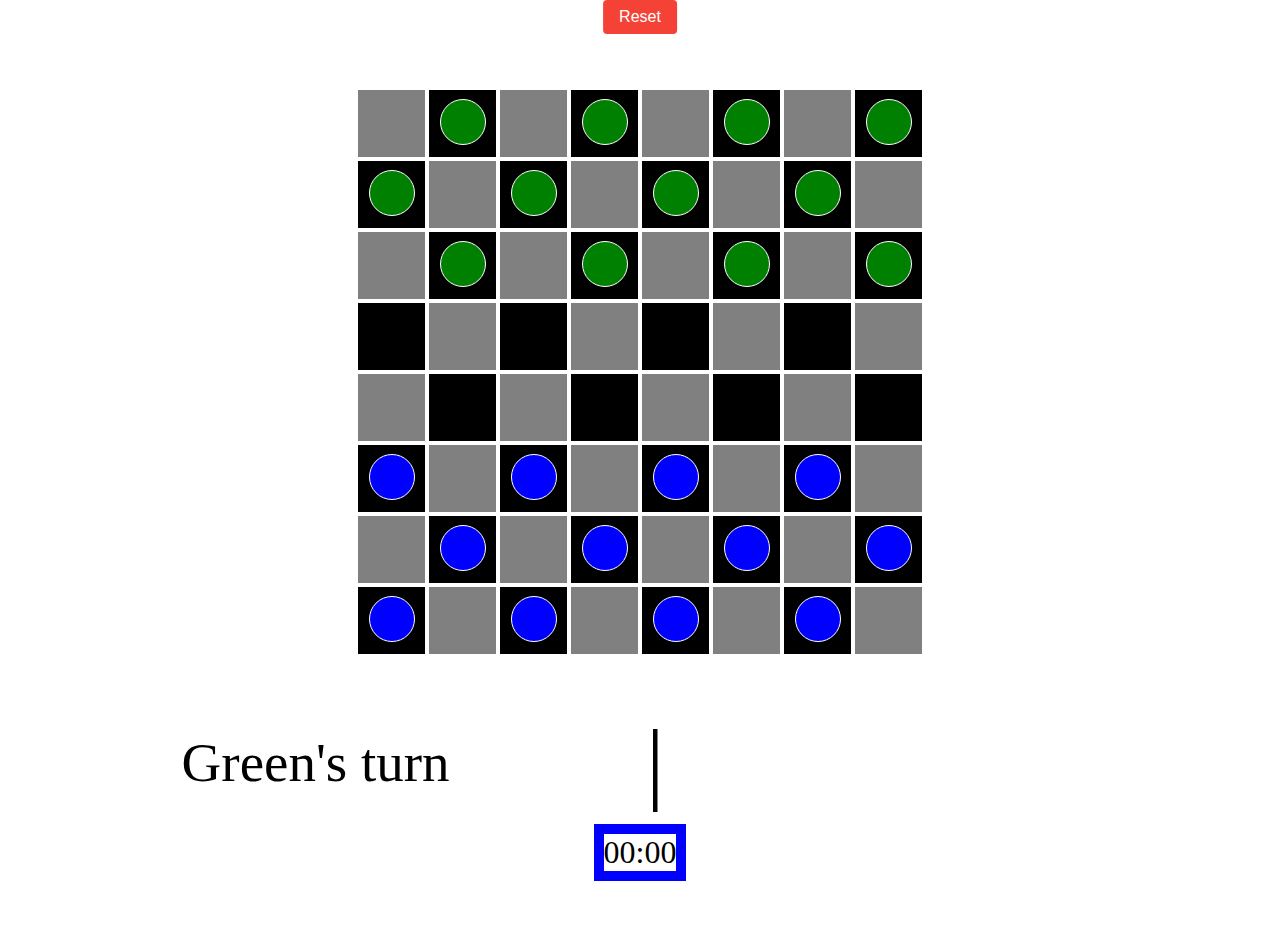
==== allFiles/index.html @ b981814a "all files done" ====
<!DOCTYPE html>
<html lang="en">
<head>
    <meta charset="UTF-8">
    <meta name="viewport" content="width=device-width, initial-scale=1.0">
    <link rel="stylesheet" type="text/css" href="style.css"/>
    <script defer src="game.js"></script>
    <button type="button" onClick="Reset()" class="my-button">Reset</button>
    <title>Checkers</title>
</head>
<body>
    <main>
        <table>
            <tr>
                <td class="noPiece"></td>
                <td><p class="green-piece" id="0"></p></td>
                <td class="noPiece"></td>
                <td><p class="green-piece" id="1"></p></td>
                <td class="noPiece"></td>
                <td><p class="green-piece" id="2"></p></td>
                <td class="noPiece"></td>
                <td><p class="green-piece" id="3"></p></td>
            </tr>
            <tr>
                <td><p class="green-piece" id="4"></p></td>
                <td class="noPiece"></td>
                <td><p class="green-piece" id="5"></p></td>
                <td class="noPiece"></td>
                <td><p class="green-piece" id="6"></p></td>
                <td class="noPiece"></td>
                <td><p class="green-piece" id="7"></p></td>
                <td class="noPiece"></td>
            </tr>
            <tr>
                <td class="noPiece"></td>
                <td><p class="green-piece" id="8"></p></td>
                <td class="noPiece"></td>
                <td><p class="green-piece" id="9"></p></td>
                <td class="noPiece"></td>
                <td><p class="green-piece" id="10"></p></td>
                <td class="noPiece"></td>
                <td><p class="green-piece" id="11"></p></td>
            </tr>
            <tr>
                <td></td>
                <td class="noPiece"></td>
                <td></td>
                <td class="noPiece"></td>
                <td></td>
                <td class="noPiece"></td>
                <td></td>
                <td class="noPiece"></td>
            </tr>
            <tr>
                <td class="noPiece"></td>
                <td></td>
                <td class="noPiece"></td>
                <td></td>
                <td class="noPiece"></td>
                <td></td>
                <td class="noPiece"></td>
                <td></td>
            </tr>
            <tr>
                <td><span class="blue-piece" id="12"></span></td>
                <td class="noPiece"></td>
                <td><span class="blue-piece" id="13"></span></td>
                <td class="noPiece"></td>
                <td><span class="blue-piece" id="14"></span></td>
                <td class="noPiece"></td>
                <td><span class="blue-piece" id="15"></span></td>
                <td class="noPiece"></td>
            </tr>
            <tr>
                <td class="noPiece"></td>
                <td><span class="blue-piece" id="16"></span></td>
                <td class="noPiece"></td>
                <td><span class="blue-piece" id="17"></span></td>
                <td class="noPiece"></td>
                <td><span class="blue-piece" id="18"></span></td>
                <td class="noPiece"></td>
                <td><span class="blue-piece" id="19"></span></td>
            </tr>
            <tr>
                <td><span class="blue-piece" id="20"></span></td>
                <td class="noPiece"></td>
                <td><span class="blue-piece" id="21"></span></td>
                <td class="noPiece">
                <td><span class="blue-piece" id="22"></span></td>
                <td class="noPiece"></td>
                <td><span class="blue-piece" id="23"></span></td>
                <td class="noPiece"></td>
            </tr>
        </table>
        <div class="desktop">
            <div class="green-turn-text">
                Green's turn
            </div>
            <p id="divider">|</p>
            <div class="blue-turn-text">
                Blue's turn
            </div>
        </div>
        <div class="blue-turn-text mobile">
            Blue's turn
        </div>
        <div class="green-turn-text mobile">
            Green's turn
        </div>
        <div id="time" style="border: 10px solid blue; text-align: left;font-size: 2em; margin-top: 10px">00:00</div>
    </main>
</body>
</html>
---- allFiles/style.css ----
* {
    margin: auto;
}

main {
    display: flex;
    flex-direction: column;
    justify-content: space-between;
    align-items: center;
    height: 100vh;
}
  
div {
    display: flex;
    justify-content: space-between;
}

.mobile {
    display: none;
}

.desktop {
    margin: 0;
    width: 100%;
}

.noPiece {
    background-color: gray;
	border: 1px solid white;
}

td {
    text-align: center;
    background-color: black;
	border: 1px solid white;
    width: 65px;
    height: 65px;
}
.green-turn-text {
    text-align: center;
    color: black;
    font-family: "open sans";
    font-size: 55px;
}

.blue-turn-text {
    text-align: center;
    font-family: "open sans";
    font-size: 55px;
    color: white;
}

.blue-piece {
    width: 20px;
    height: 20px;
    padding: 12px;
    background-color: blue;
    border: 1px solid white;
    border-radius: 50px;
}

.green-piece {
    width: 20px;
    height: 20px;
    padding: 12px;
    background-color: green;
    border: 1px solid white;
    border-radius: 50px;
}

.king.green-piece {
    background-color: rgb(111, 255, 142);
}

.king.blue-piece {
    background-color: rgb(141, 141, 255);
}

p {
    display: inline-block;
}

#divider {
    font-size: 90px;
    margin-left: 15px;
    margin-right: 15px;
}

span {
    display: inline-block;
}

@media screen and (max-width: 560px) {
    .green-piece {
        height: 4.5vw;
        width: 4.5vw;
    }

    .blue-piece {
        height: 4.5vw;
        width: 4.5vw;
    }

    td {
        width: 12vw;
        height: 12vw;
    }

    .green-turn-text {
        font-size: 40px;
    }
    
    .blue-turn-text {
        font-size: 40px;
    }

    table {
        margin: 0;
    }

    .mobile {
        display: block;
    }

    .desktop {
        display: none;
    }

    .green-turn-text {
        -webkit-transform:rotate(-180deg);
        -moz-transform:rotate(-180deg);
        -o-transform:rotate(-180deg);
        transform:rotate(-180deg);
        filter:progid:DXImageTransform.Microsoft.BasicImage(rotation=2);    
    }
}

@media screen and (max-width: 380px) {
    .green-piece {
        height: 3vw;
        width: 3vw;
    }

    .blue-piece {
        height: 3vw;
        width: 3vw;
    }
}

@media screen and (max-width: 345px) {
    .green-piece {
        height: 2.5vw;
        width: 2.5vw;
    }

    .blue-piece {
        height: 2.5vw;
        width: 2.5vw;
    }
}

@media screen and (max-width: 300px) {
    .green-piece {
        height: 1.5vw;
        width: 1.5vw;
    }

    .blue-piece {
        height: 1.5vw;
        width: 1.5vw;
    }

    .green-turn-text {
        font-size: 35px;
    }
    
    .blue-turn-text {
        font-size: 35px;
    }
}

.my-button {
    background-color: #f44336;
    color: white;
    border: none;
    border-radius: 4px;
    padding: 8px 16px;
    font-size: 16px;
    cursor: pointer;
    position: relative;
    left: 50%;
    transform: translateX(-50%);
  }
  
  .my-button:hover {
    background-color: #e18d8c;
  }
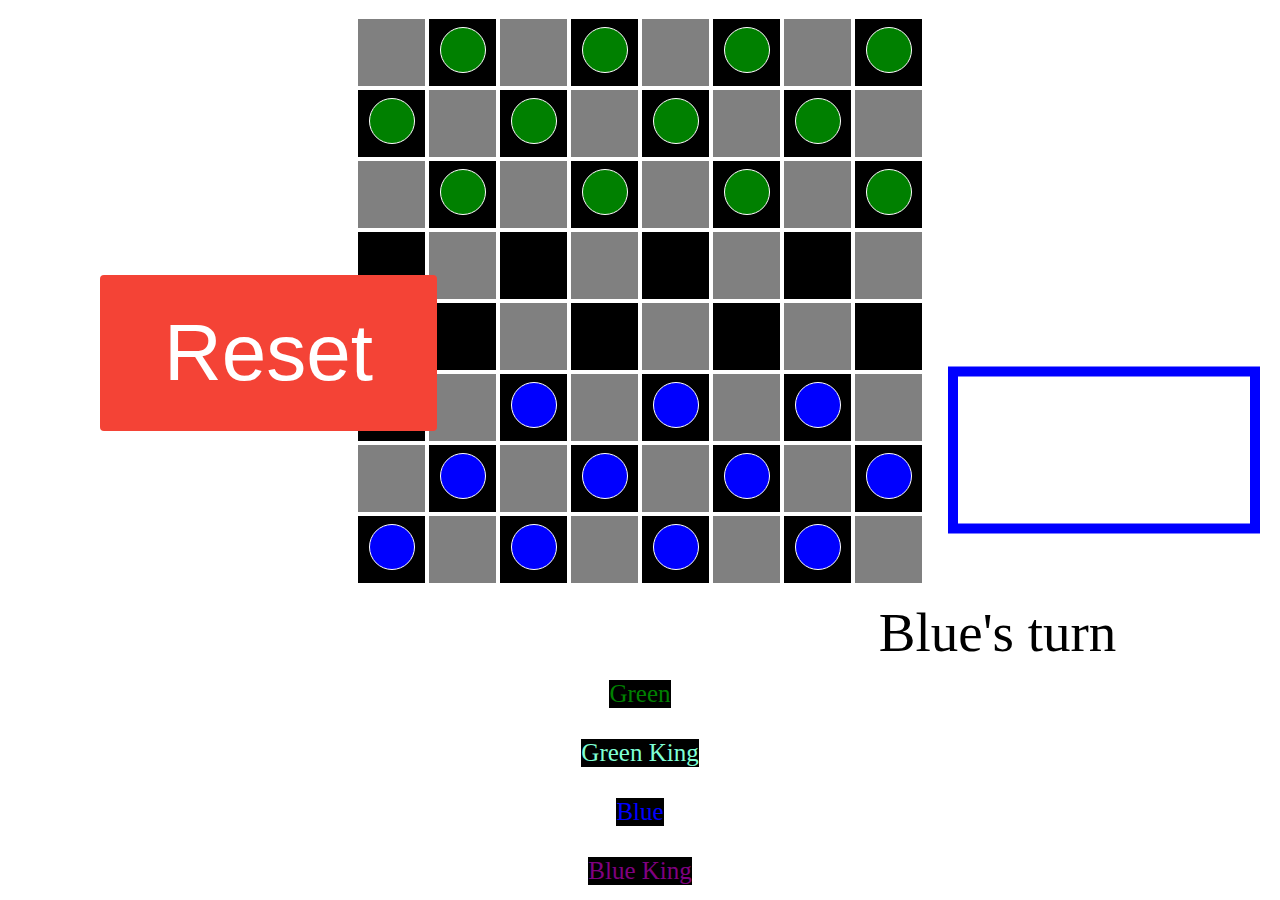
==== commit 9e96df21: "finished product" ====
--- a/allFiles/index.html
+++ b/allFiles/index.html
@@ -97,7 +97,7 @@
             <div class="green-turn-text">
                 Green's turn
             </div>
-            <p id="divider">|</p>
+            <p id="divider">Legend</p>
             <div class="blue-turn-text">
                 Blue's turn
             </div>
@@ -108,7 +108,19 @@
         <div class="green-turn-text mobile">
             Green's turn
         </div>
-        <div id="time" style="border: 10px solid blue; text-align: left;font-size: 2em; margin-top: 10px">00:00</div>
+        <div class="green-legend">
+            Green
+        </div>
+        <div class="green-king-legend">
+            Green King
+        </div>
+        <div class="blue-legend">
+            Blue 
+        </div>
+        <div class="blue-king-legend">
+            Blue King
+        </div>
+        <div id="time" style="border: 10px solid blue; text-align: left;font-size: 8em; margin: top 40px;">00:00</div>
     </main>
 </body>
 </html>--- a/allFiles/style.css
+++ b/allFiles/style.css
@@ -1,5 +1,13 @@
 * {
     margin: auto;
+}
+
+body {
+    background-image: url('galaxy2.jpg');
+    background-repeat: no-repeat;
+    background-attachment: fixed;
+    background-size: 100% 100%;
+    color: #FFFFFF;
 }
 
 main {
@@ -38,7 +46,7 @@
 }
 .green-turn-text {
     text-align: center;
-    color: black;
+    color: white;
     font-family: "open sans";
     font-size: 55px;
 }
@@ -47,7 +55,43 @@
     text-align: center;
     font-family: "open sans";
     font-size: 55px;
-    color: white;
+    color: black;
+}
+
+.green-legend {
+    top: 20px;
+    left: 20px;
+    font-family: "open sans";
+    font-size: 25px;
+    color: green;
+    background-color: black;
+}
+
+.green-king-legend {
+    top: 20px;
+    left: 20px;
+    font-family: "open sans";
+    font-size: 25px;
+    color: aquamarine;
+    background-color: black;
+}
+
+.blue-legend {
+    top: 20px;
+    left: 20px;
+    font-family: "open sans";
+    font-size: 25px;
+    color: blue;
+    background-color: black;
+}
+
+.blue-king-legend {
+    top: 20px;
+    left: 20px;
+    font-family: "open sans";
+    font-size: 25px;
+    color: purple;
+    background-color: black;
 }
 
 .blue-piece {
@@ -69,11 +113,11 @@
 }
 
 .king.green-piece {
-    background-color: rgb(111, 255, 142);
+    background-color: aquamarine;
 }
 
 .king.blue-piece {
-    background-color: rgb(141, 141, 255);
+    background-color: purple;
 }
 
 p {
@@ -81,7 +125,7 @@
 }
 
 #divider {
-    font-size: 90px;
+    font-size: 30px;
     margin-left: 15px;
     margin-right: 15px;
 }
@@ -184,17 +228,26 @@
     color: white;
     border: none;
     border-radius: 4px;
-    padding: 8px 16px;
-    font-size: 16px;
+    padding: 32px 64px;
+    font-size: 80px;
     cursor: pointer;
-    position: relative;
-    left: 50%;
-    transform: translateX(-50%);
+    position: absolute;
+    left: 100px;
+    top: 275px;
   }
   
   .my-button:hover {
     background-color: #e18d8c;
   }
+
+  #time {
+    position: fixed;
+    top: 50%;
+    right: 20px;
+    transform: translateY(-50%);
+    font-size: 2rem;
+  }
+  
   
   
   
